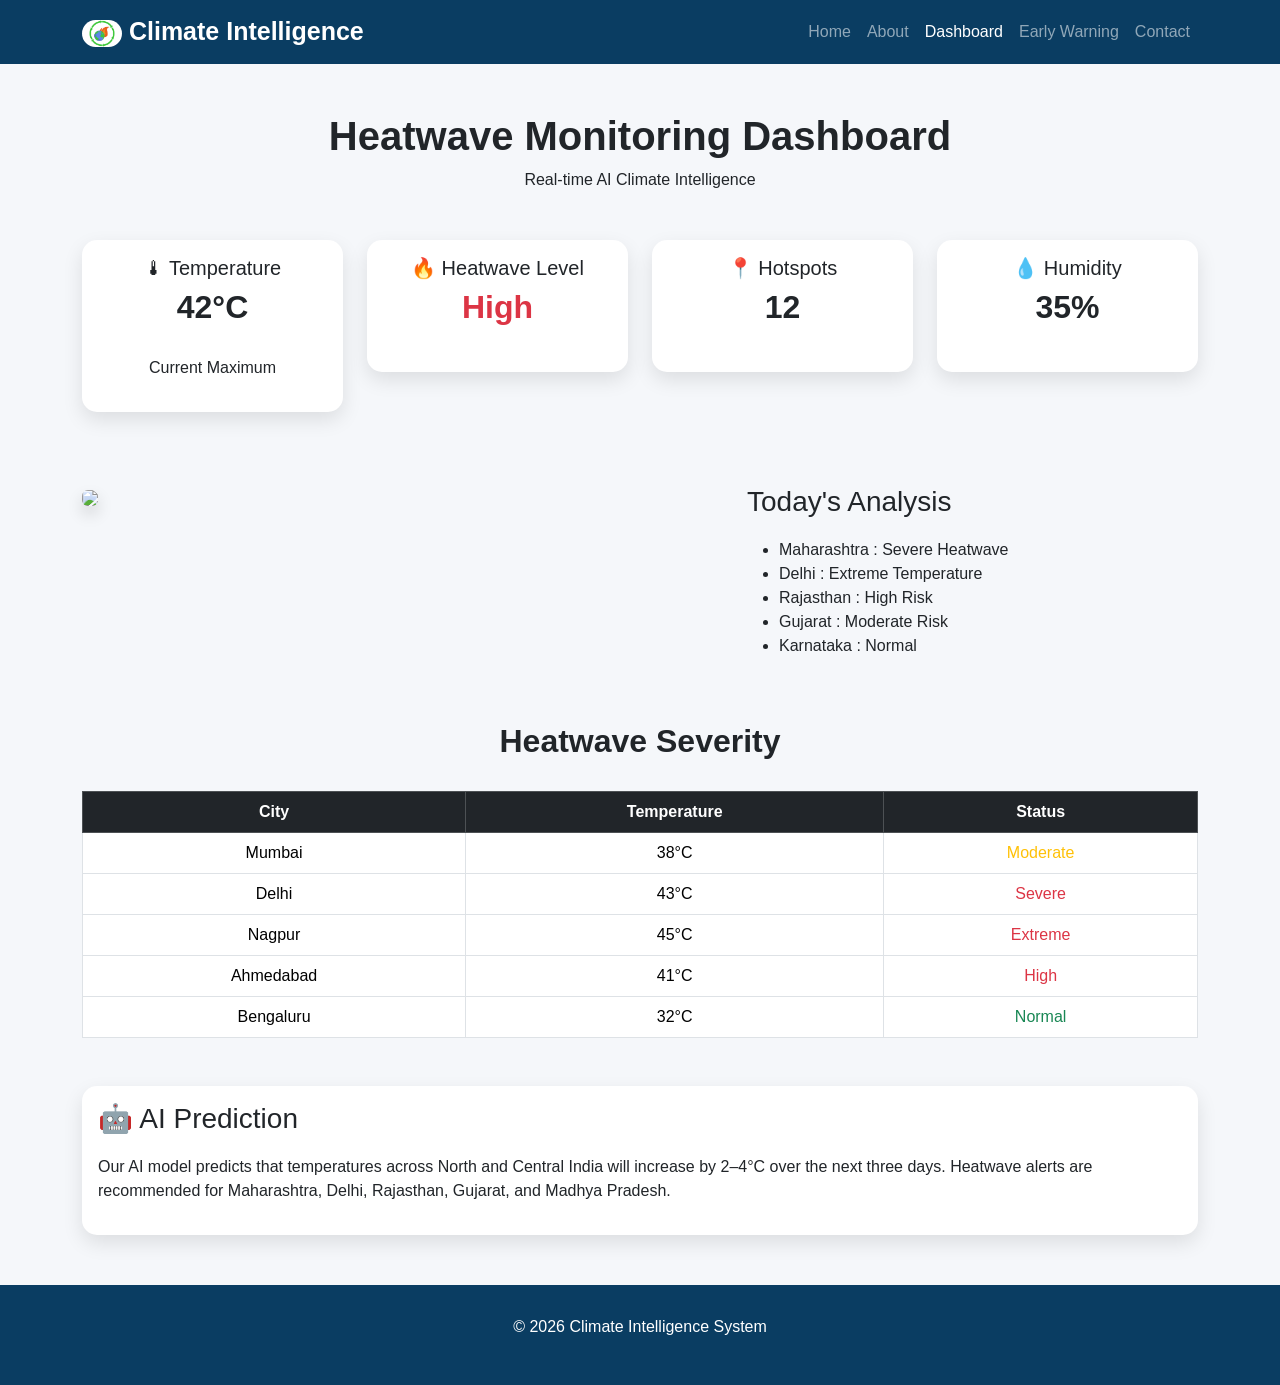
==== dashboard.html @ 2d3a21e9 "Add files via upload" ====
<!DOCTYPE html>
<html lang="en">

<head>
    <meta charset="UTF-8">
    <meta name="viewport" content="width=device-width, initial-scale=1.0">
    <title>AI Dashboard - Climate Intelligence</title>

    <link href="https://cdn.jsdelivr.net/npm/bootstrap@5.3.3/dist/css/bootstrap.min.css" rel="stylesheet">
    <link rel="stylesheet" href="css/style.css">
</head>

<body>

<!-- Navbar -->

<nav class="navbar navbar-expand-lg navbar-dark">

<div class="container">

<a class="navbar-brand" href="index.html">

<img src="images/logo.png" width="40">

Climate Intelligence

</a>

<button class="navbar-toggler"
type="button"
data-bs-toggle="collapse"
data-bs-target="#navbarNav">

<span class="navbar-toggler-icon"></span>

</button>

<div class="collapse navbar-collapse" id="navbarNav">

<ul class="navbar-nav ms-auto">

<li class="nav-item">
<a class="nav-link" href="index.html">Home</a>
</li>

<li class="nav-item">
<a class="nav-link" href="about.html">About</a>
</li>

<li class="nav-item">
<a class="nav-link active" href="dashboard.html">Dashboard</a>
</li>

<li class="nav-item">
<a class="nav-link" href="warning.html">Early Warning</a>
</li>

<li class="nav-item">
<a class="nav-link" href="contact.html">Contact</a>
</li>

</ul>

</div>

</div>

</nav>

<!-- Heading -->

<div class="container mt-5">

<h1 class="text-center">

Heatwave Monitoring Dashboard

</h1>

<p class="text-center">

Real-time AI Climate Intelligence

</p>

</div>

<!-- Dashboard Cards -->

<div class="container mt-5">

<div class="row">

<div class="col-md-3">

<div class="card text-center">

<div class="card-body">

<h5>🌡 Temperature</h5>

<h2>42°C</h2>

<p>Current Maximum</p>

</div>

</div>

</div>

<div class="col-md-3">

<div class="card text-center">

<div class="card-body">

<h5>🔥 Heatwave Level</h5>

<h2 class="text-danger">

High

</h2>

</div>

</div>

</div>

<div class="col-md-3">

<div class="card text-center">

<div class="card-body">

<h5>📍 Hotspots</h5>

<h2>

12

</h2>

</div>

</div>

</div>

<div class="col-md-3">

<div class="card text-center">

<div class="card-body">

<h5>💧 Humidity</h5>

<h2>

35%

</h2>

</div>

</div>

</div>

</div>

</div>

<!-- India Map -->

<div class="container mt-5">

<div class="row">

<div class="col-lg-7">

<img src="images/india-map.png"

class="img-fluid rounded shadow">

</div>

<div class="col-lg-5">

<h3>

Today's Analysis

</h3>

<ul>

<li>Maharashtra : Severe Heatwave</li>

<li>Delhi : Extreme Temperature</li>

<li>Rajasthan : High Risk</li>

<li>Gujarat : Moderate Risk</li>

<li>Karnataka : Normal</li>

</ul>

</div>

</div>

</div>

<!-- Severity Table -->

<div class="container mt-5">

<h2 class="text-center">

Heatwave Severity

</h2>

<table class="table table-bordered table-hover">

<thead class="table-dark">

<tr>

<th>City</th>

<th>Temperature</th>

<th>Status</th>

</tr>

</thead>

<tbody>

<tr>

<td>Mumbai</td>

<td>38°C</td>

<td class="text-warning">Moderate</td>

</tr>

<tr>

<td>Delhi</td>

<td>43°C</td>

<td class="text-danger">Severe</td>

</tr>

<tr>

<td>Nagpur</td>

<td>45°C</td>

<td class="text-danger">Extreme</td>

</tr>

<tr>

<td>Ahmedabad</td>

<td>41°C</td>

<td class="text-danger">High</td>

</tr>

<tr>

<td>Bengaluru</td>

<td>32°C</td>

<td class="text-success">Normal</td>

</tr>

</tbody>

</table>

</div>

<!-- AI Prediction -->

<div class="container mt-5">

<div class="card">

<div class="card-body">

<h3>

🤖 AI Prediction

</h3>

<p>

Our AI model predicts that temperatures across North and Central India will increase by 2–4°C over the next three days. Heatwave alerts are recommended for Maharashtra, Delhi, Rajasthan, Gujarat, and Madhya Pradesh.

</p>

</div>

</div>

</div>

<footer>

<p>

© 2026 Climate Intelligence System

</p>

</footer>

<script src="https://cdn.jsdelivr.net/npm/bootstrap@5.3.3/dist/js/bootstrap.bundle.min.js"></script>

</body>

</html>
---- css/style.css ----
body{

font-family:Arial, Helvetica, sans-serif;

background:#f5f7fa;

}

.navbar{

background:#0A3D62 !important;

}

.navbar-brand{

font-weight:bold;

font-size:25px;

}

.hero{

background:linear-gradient(135deg,#0A3D62,#2980B9);

color:white;

padding:80px 0;

}

.hero h1{

font-size:50px;

font-weight:bold;

}

.hero p{

font-size:20px;

margin-top:20px;

margin-bottom:30px;

}

.card{

transition:.4s;

border:none;

box-shadow:0 8px 20px rgba(0,0,0,.1);

margin-bottom:25px;

}

.card:hover{

transform:translateY(-8px);

}

section{

padding-top:50px;

padding-bottom:50px;

}

footer{

background:#0A3D62;

color:white;

text-align:center;

padding:30px;

margin-top:50px;

}

.btn-warning{

background:#F39C12;

border:none;

}

.btn-warning:hover{

background:#d68910;

}

h2{

font-weight:bold;

margin-bottom:30px;

}
table{
    background:white;
}

table th{
    text-align:center;
}

table td{
    text-align:center;
    vertical-align:middle;
}

.card h2{
    font-weight:bold;
}

.card{
    border-radius:15px;
}

img{
    border-radius:15px;
}

h1{
    font-weight:bold;
}

h3{
    margin-bottom:20px;
}
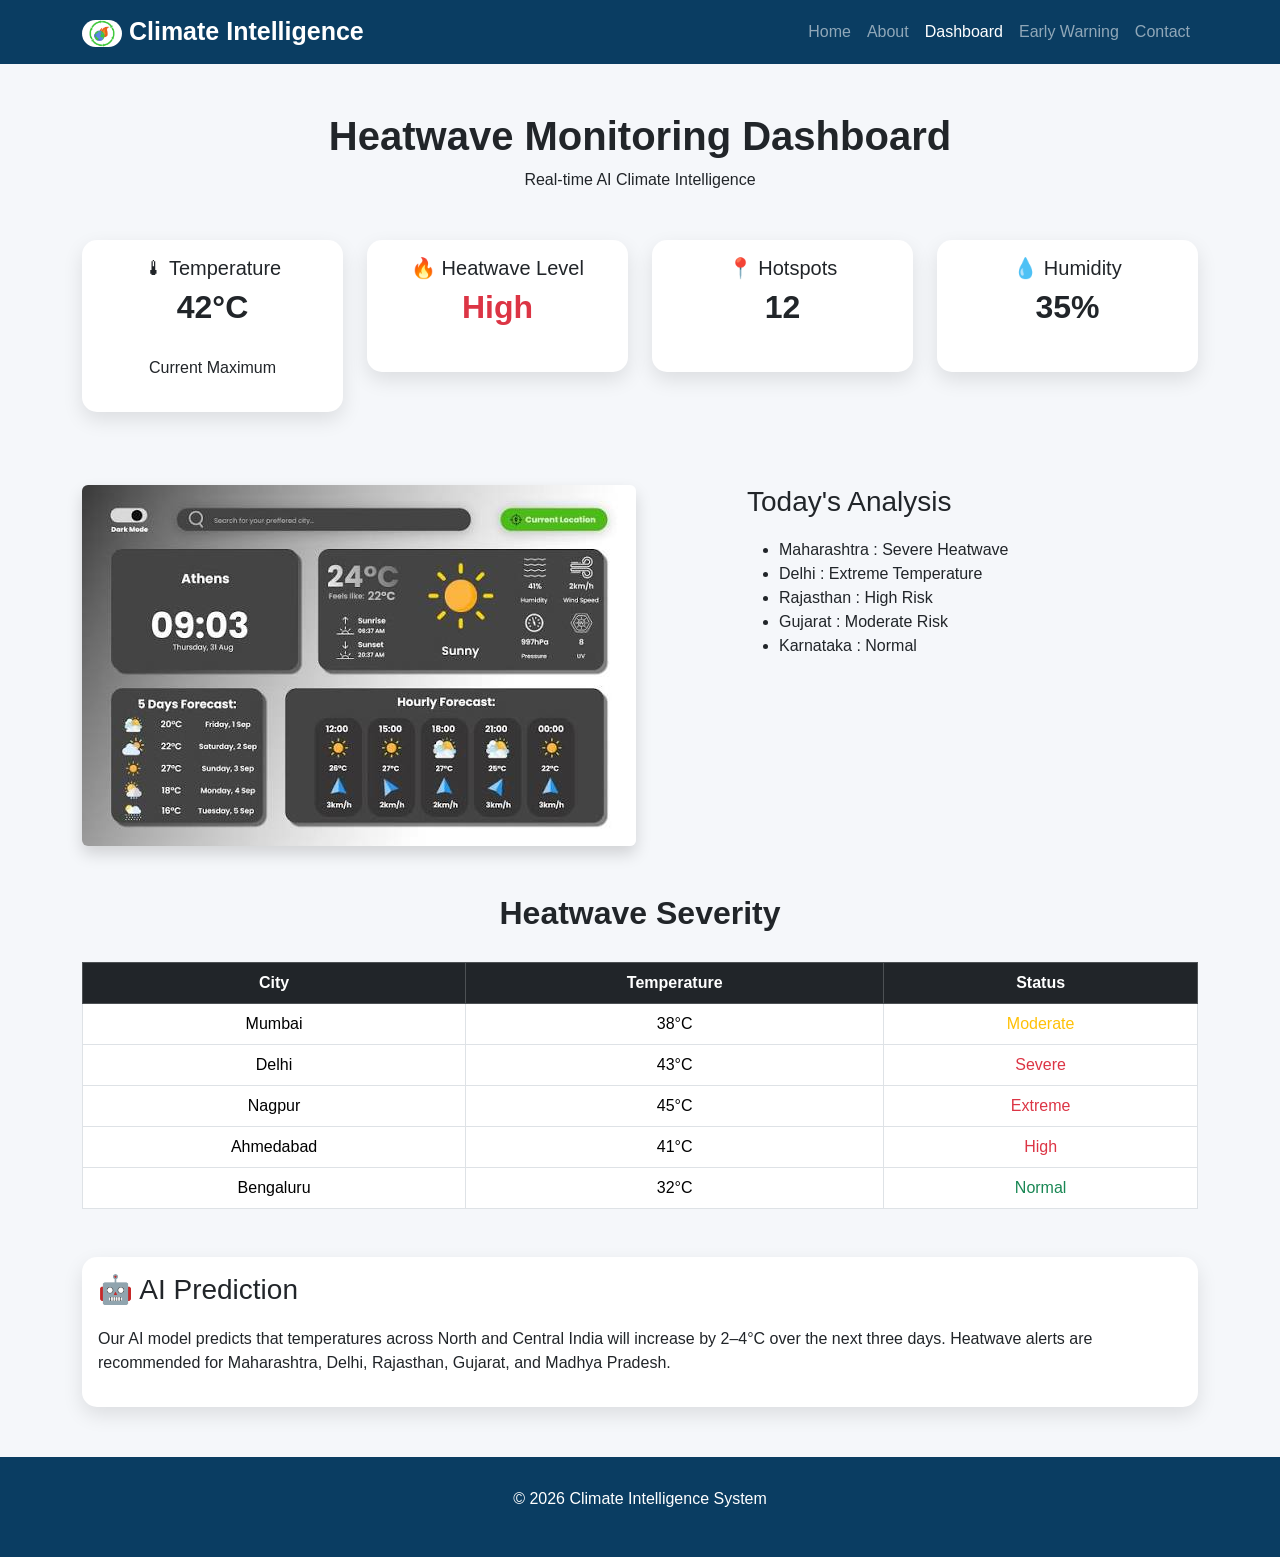
==== commit 8531edfb: "Updated dashboard.html" ====
--- a/dashboard.html
+++ b/dashboard.html
@@ -181,7 +181,7 @@
 
 <div class="col-lg-7">
 
-<img src="images/india-map.png"
+<img src="images/dashboard.jpg"
 
 class="img-fluid rounded shadow">
 
@@ -339,4 +339,4 @@
 
 </body>
 
-</html>+</html>
